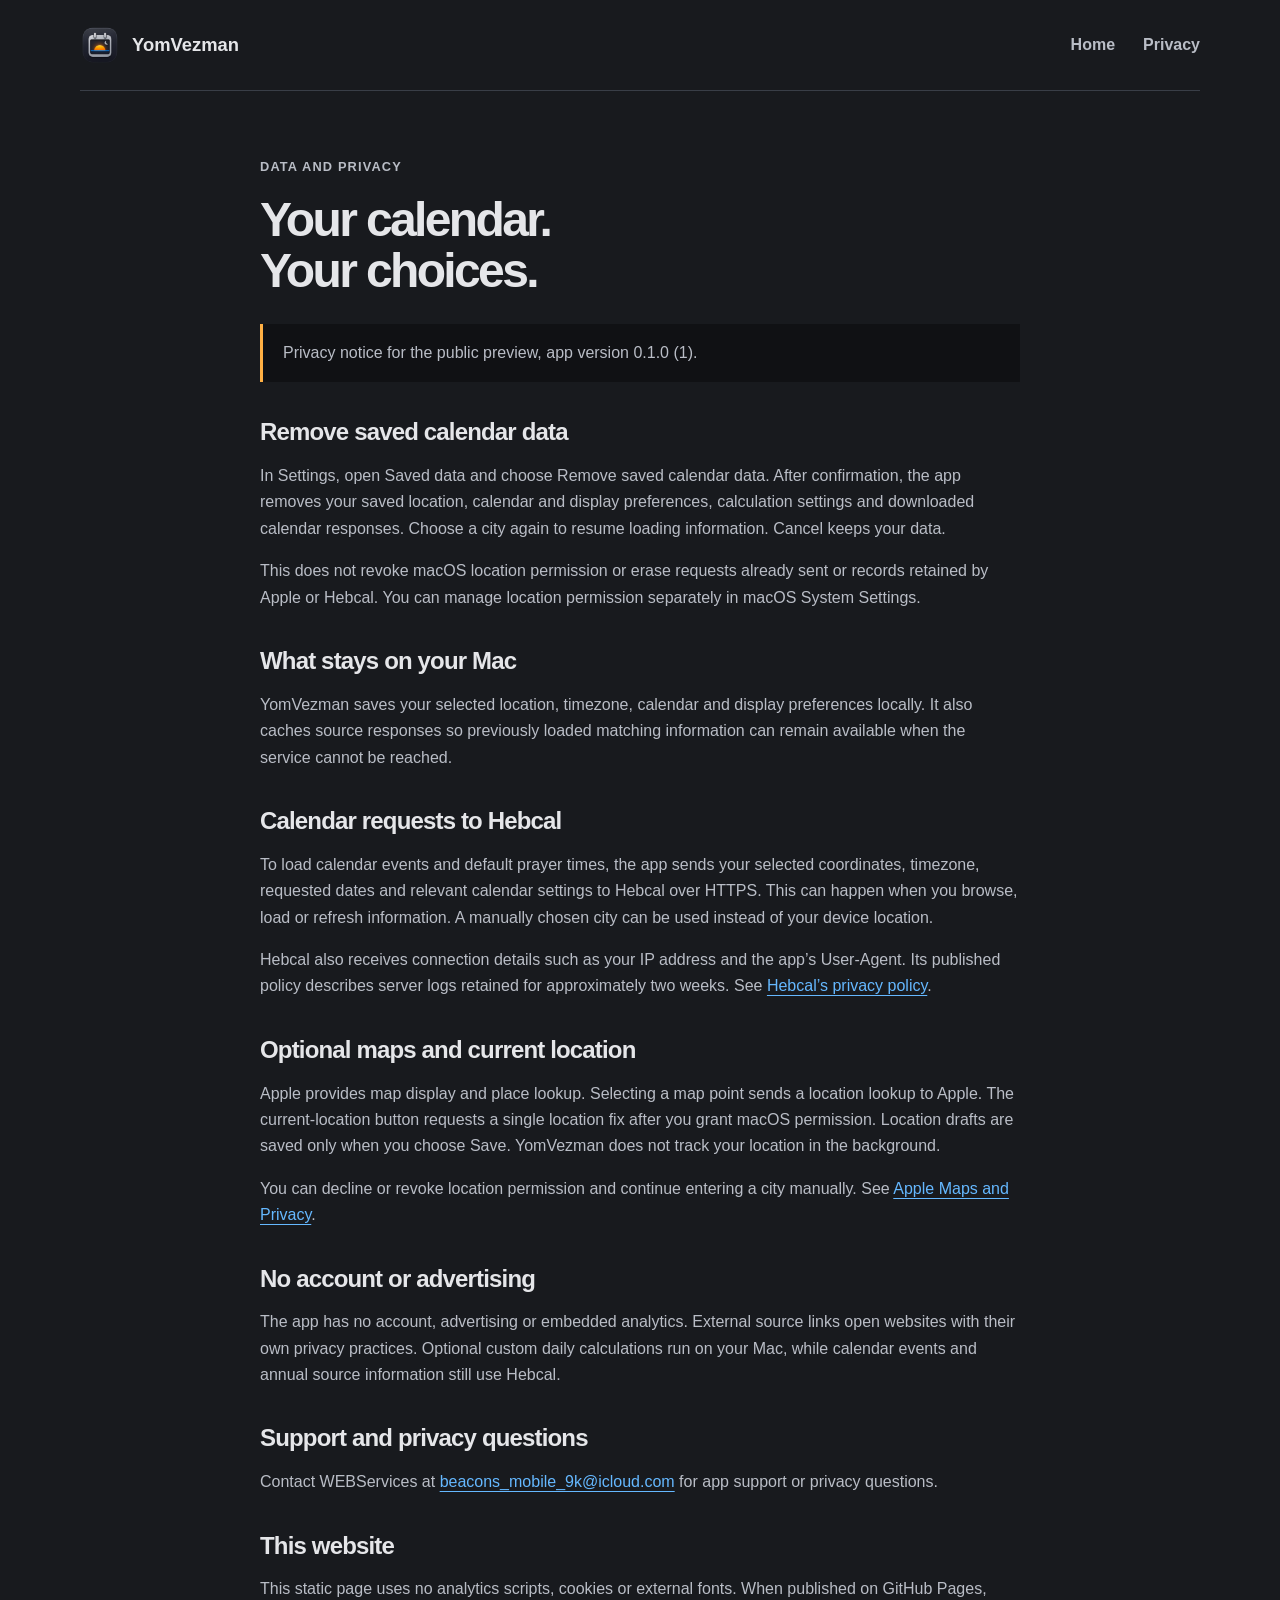
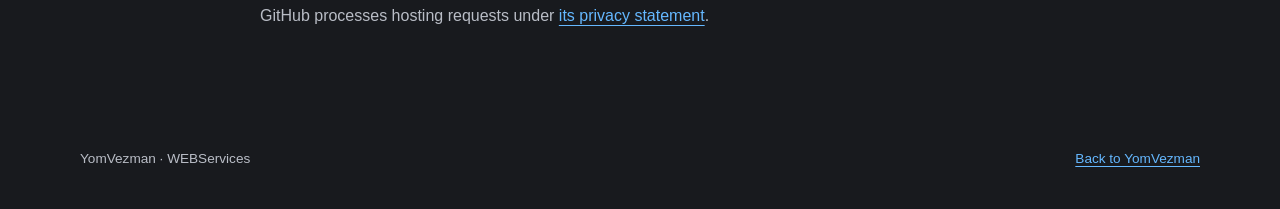
==== privacy.html @ 0cb39c67 "Publish YomVezman preview website and distribution README" ====
<!doctype html>
<html lang="en">
<head><meta charset="utf-8"><meta name="viewport" content="width=device-width, initial-scale=1"><meta name="description" content="How YomVezman uses selected locations, calendar preferences and online services."><title>Privacy — YomVezman</title><link rel="icon" type="image/png" href="assets/app-icon.png"><link rel="stylesheet" href="styles.css"></head>
<body>
<a class="skip" href="#main">Skip to content</a>
<header class="site-header wrap"><a class="brand" href="./"><img src="assets/app-icon.png" alt="" width="40" height="40">YomVezman</a><nav aria-label="Main navigation"><a href="./">Home</a><a href="privacy.html" aria-current="page">Privacy</a></nav></header>
<main id="main" class="wrap prose">
  <p class="eyebrow">Data and privacy</p><h1>Your calendar.<br>Your choices.</h1>
  <p class="notice">Privacy notice for the public preview, app version 0.1.0 (1).</p>
  <h2>Remove saved calendar data</h2><p>In Settings, open Saved data and choose Remove saved calendar data. After confirmation, the app removes your saved location, calendar and display preferences, calculation settings and downloaded calendar responses. Choose a city again to resume loading information. Cancel keeps your data. </p><p>This does not revoke macOS location permission or erase requests already sent or records retained by Apple or Hebcal. You can manage location permission separately in macOS System Settings.</p>
  <h2>What stays on your Mac</h2><p>YomVezman saves your selected location, timezone, calendar and display preferences locally. It also caches source responses so previously loaded matching information can remain available when the service cannot be reached.</p>
  <h2>Calendar requests to Hebcal</h2><p>To load calendar events and default prayer times, the app sends your selected coordinates, timezone, requested dates and relevant calendar settings to Hebcal over HTTPS. This can happen when you browse, load or refresh information. A manually chosen city can be used instead of your device location.</p><p>Hebcal also receives connection details such as your IP address and the app’s User-Agent. Its published policy describes server logs retained for approximately two weeks. See <a href="https://www.hebcal.com/home/privacy-policy">Hebcal’s privacy policy</a>.</p>
  <h2>Optional maps and current location</h2><p>Apple provides map display and place lookup. Selecting a map point sends a location lookup to Apple. The current-location button requests a single location fix after you grant macOS permission. Location drafts are saved only when you choose Save. YomVezman does not track your location in the background.</p><p>You can decline or revoke location permission and continue entering a city manually. See <a href="https://www.apple.com/legal/privacy/data/en/apple-maps/">Apple Maps and Privacy</a>.</p>
  <h2>No account or advertising</h2><p>The app has no account, advertising or embedded analytics. External source links open websites with their own privacy practices. Optional custom daily calculations run on your Mac, while calendar events and annual source information still use Hebcal.</p>
  <h2>Support and privacy questions</h2><p>Contact WEBServices at <a href="mailto:beacons_mobile_9k@icloud.com">beacons_mobile_9k@icloud.com</a> for app support or privacy questions.</p>
  <h2>This website</h2><p>This static page uses no analytics scripts, cookies or external fonts. When published on GitHub Pages, GitHub processes hosting requests under <a href="https://docs.github.com/en/site-policy/privacy-policies/github-general-privacy-statement">its privacy statement</a>.</p>
</main>
<footer class="wrap site-footer"><span>YomVezman · WEBServices</span><a href="./">Back to YomVezman</a></footer>
</body></html>
---- styles.css ----
:root{color-scheme:dark;--bg:#181a1e;--panel:#101114;--text:#e5e6e9;--muted:#b9bdc6;--line:#393e47;--blue:#65b8ff;--amber:#ffb044}
*{box-sizing:border-box}html{scroll-behavior:smooth;scroll-padding-top:2rem}body{margin:0;background:var(--bg);color:var(--text);font-family:-apple-system,BlinkMacSystemFont,"Segoe UI",sans-serif;line-height:1.65}a{color:var(--blue);text-underline-offset:.22em}a:hover{color:#a9d7ff}a:focus-visible{outline:3px solid var(--amber);outline-offset:6px;border-radius:3px}.wrap{width:min(1120px,calc(100% - 64px));margin-inline:auto}.skip{position:absolute;top:-100px;left:20px;padding:10px 16px;background:var(--panel);z-index:10}.skip:focus{top:12px}.site-header{display:flex;align-items:center;justify-content:space-between;padding-block:25px;border-bottom:1px solid var(--line);gap:24px}.brand{display:flex;align-items:center;gap:12px;font-size:1.15rem;font-weight:750;color:var(--text);text-decoration:none}.brand img{display:block}nav{display:flex;gap:28px}nav a{color:var(--muted);text-decoration:none;font-weight:600}.hero{display:grid;grid-template-columns:1.1fr 1fr;align-items:center;gap:30px;padding-block:90px 100px}.eyebrow{color:var(--amber);font-size:.8rem;font-weight:750;letter-spacing:.09em;text-transform:uppercase;margin:0 0 18px}h1{font-size:clamp(3rem,6vw,5.2rem);line-height:1.05;letter-spacing:-.055em;margin:0 0 28px;font-weight:750}h1 span{color:var(--blue)}.intro{font-size:1.15rem;max-width:34rem;color:var(--muted)}.hero-art img{display:block;width:100%;height:auto}.release-status{display:flex;align-items:center;gap:10px;font-weight:650;margin-top:32px}.status-dot{width:8px;height:8px;border-radius:50%;background:var(--amber);flex:none}.small{font-size:.85rem;color:var(--muted);margin-top:6px}.text-link{display:inline-block;margin-top:15px;font-weight:650}.feature-section{padding-block:56px 80px;border-top:1px solid var(--line)}h2{font-size:clamp(2rem,3.5vw,3rem);line-height:1.2;letter-spacing:-.035em;margin:0 0 36px}.features{display:grid;grid-template-columns:repeat(2,minmax(0,1fr));gap:38px 60px}.features article{border-top:1px solid var(--line);padding-top:22px}.number{font-size:.8rem;color:var(--blue);font-variant-numeric:tabular-nums;font-weight:700}h3{font-size:1.3rem;margin:10px 0 12px;letter-spacing:-.02em}.features p,.quiet-panel p,.prose p,.prose li{color:var(--muted)}.quiet-panel{display:grid;grid-template-columns:1fr 1fr;gap:48px;background:var(--panel);padding:44px;border:1px solid var(--line);border-radius:16px}.quiet-panel h2{margin-bottom:0}.quiet-panel p:first-child{margin-top:0}.quiet-panel .eyebrow{color:var(--amber)}.site-footer{display:flex;flex-wrap:wrap;gap:24px;justify-content:space-between;padding-block:38px;color:var(--muted);font-size:.85rem}.prose{max-width:760px;padding-block:65px}.prose h1{font-size:3rem}.prose h2{font-size:1.5rem;margin-top:36px;margin-bottom:14px}.notice{padding:16px 20px;border-left:3px solid var(--amber);background:var(--panel)}
@media(max-width:720px){.wrap{width:calc(100% - 36px)}.site-header{gap:12px;flex-wrap:wrap}nav{gap:16px;flex-wrap:wrap}.hero{grid-template-columns:1fr;padding-block:54px;gap:24px}.hero-art{grid-row:1;max-width:210px;margin-inline:auto}.hero-copy{text-align:left}h1{font-size:3.5rem}.features{grid-template-columns:1fr;gap:24px}.quiet-panel{grid-template-columns:1fr;padding:28px;gap:20px}.feature-section{padding-block:44px}.site-footer{gap:15px}.prose h1{font-size:2.5rem}}
@media(prefers-reduced-motion:reduce){html{scroll-behavior:auto}}
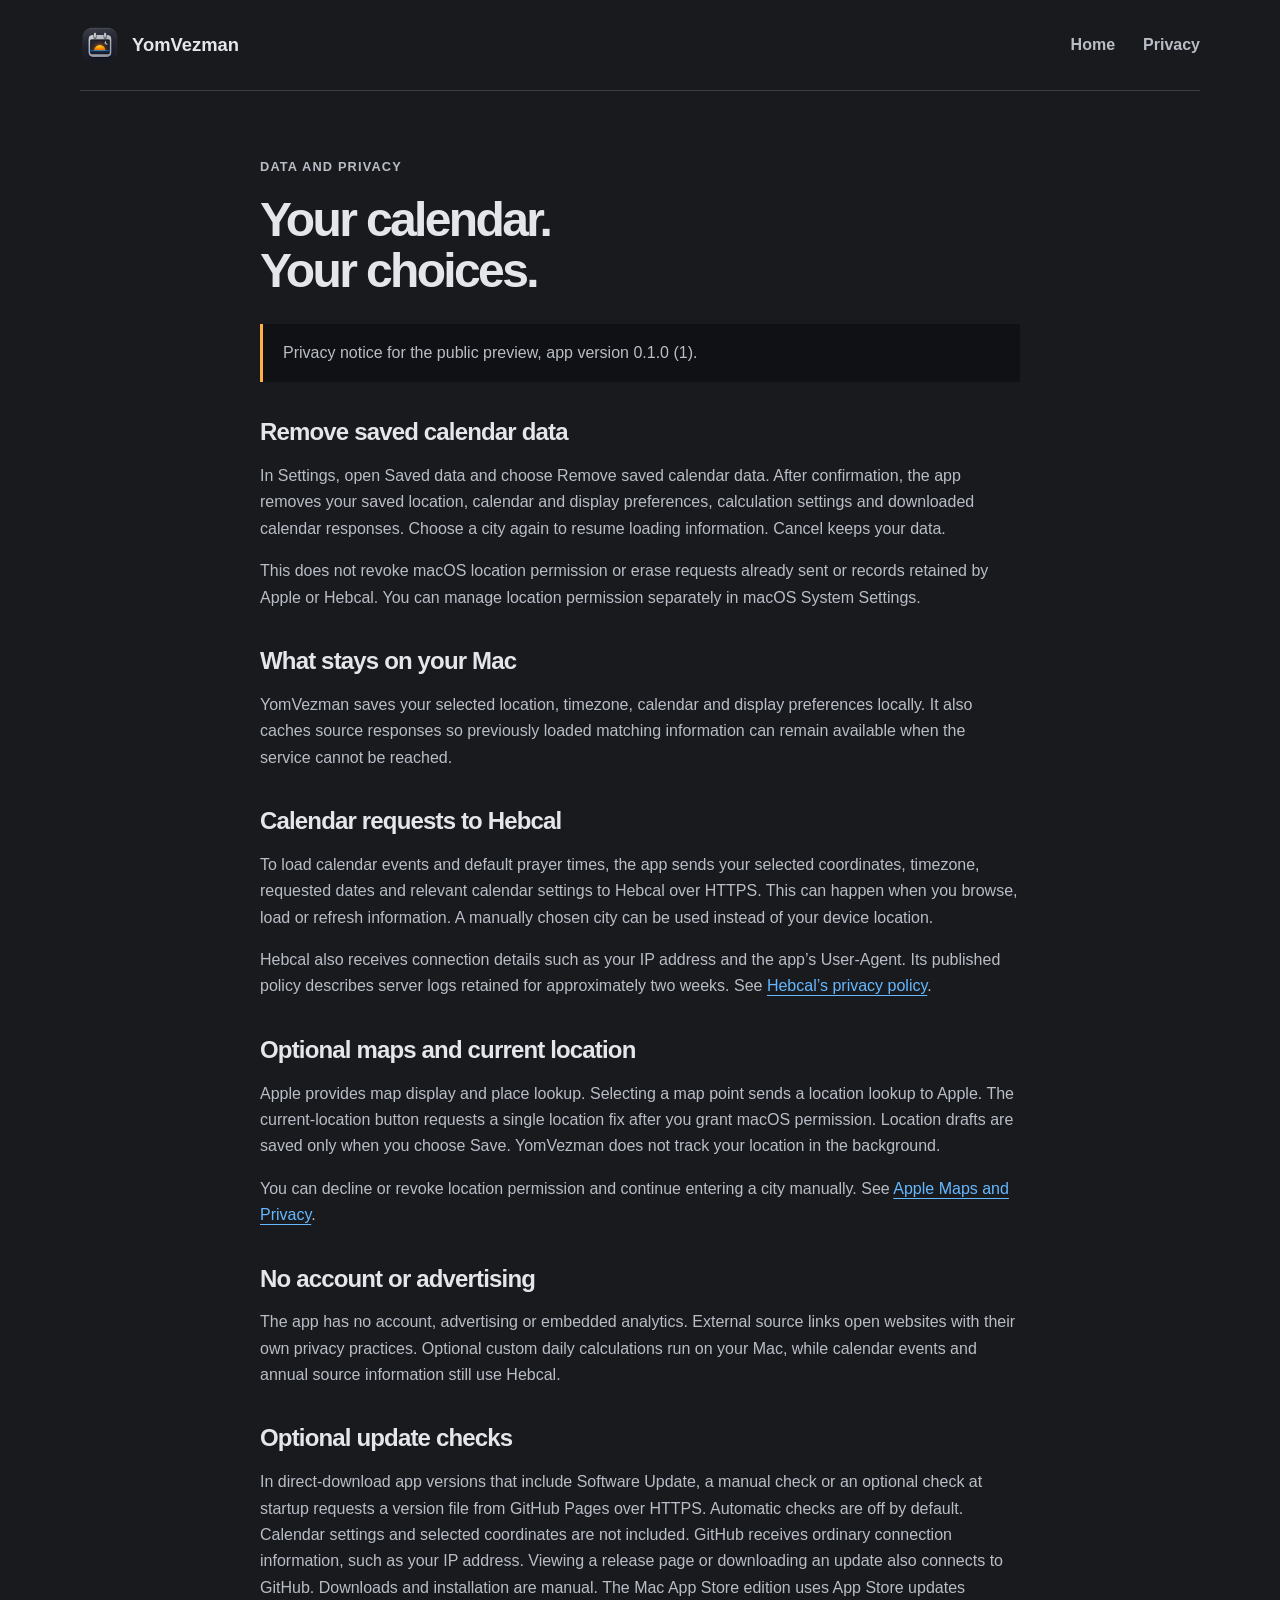
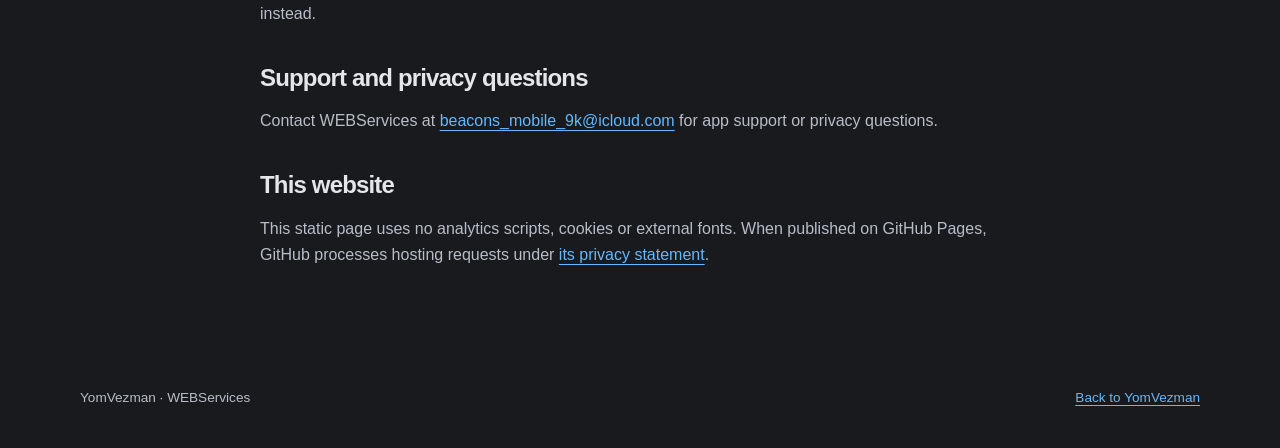
==== commit 873127bb: "Publish direct-update version feed and privacy disclosure" ====
--- a/privacy.html
+++ b/privacy.html
@@ -12,6 +12,7 @@
   <h2>Calendar requests to Hebcal</h2><p>To load calendar events and default prayer times, the app sends your selected coordinates, timezone, requested dates and relevant calendar settings to Hebcal over HTTPS. This can happen when you browse, load or refresh information. A manually chosen city can be used instead of your device location.</p><p>Hebcal also receives connection details such as your IP address and the app’s User-Agent. Its published policy describes server logs retained for approximately two weeks. See <a href="https://www.hebcal.com/home/privacy-policy">Hebcal’s privacy policy</a>.</p>
   <h2>Optional maps and current location</h2><p>Apple provides map display and place lookup. Selecting a map point sends a location lookup to Apple. The current-location button requests a single location fix after you grant macOS permission. Location drafts are saved only when you choose Save. YomVezman does not track your location in the background.</p><p>You can decline or revoke location permission and continue entering a city manually. See <a href="https://www.apple.com/legal/privacy/data/en/apple-maps/">Apple Maps and Privacy</a>.</p>
   <h2>No account or advertising</h2><p>The app has no account, advertising or embedded analytics. External source links open websites with their own privacy practices. Optional custom daily calculations run on your Mac, while calendar events and annual source information still use Hebcal.</p>
+  <h2>Optional update checks</h2><p>In direct-download app versions that include Software Update, a manual check or an optional check at startup requests a version file from GitHub Pages over HTTPS. Automatic checks are off by default. Calendar settings and selected coordinates are not included. GitHub receives ordinary connection information, such as your IP address. Viewing a release page or downloading an update also connects to GitHub. Downloads and installation are manual. The Mac App Store edition uses App Store updates instead.</p>
   <h2>Support and privacy questions</h2><p>Contact WEBServices at <a href="mailto:beacons_mobile_9k@icloud.com">beacons_mobile_9k@icloud.com</a> for app support or privacy questions.</p>
   <h2>This website</h2><p>This static page uses no analytics scripts, cookies or external fonts. When published on GitHub Pages, GitHub processes hosting requests under <a href="https://docs.github.com/en/site-policy/privacy-policies/github-general-privacy-statement">its privacy statement</a>.</p>
 </main>
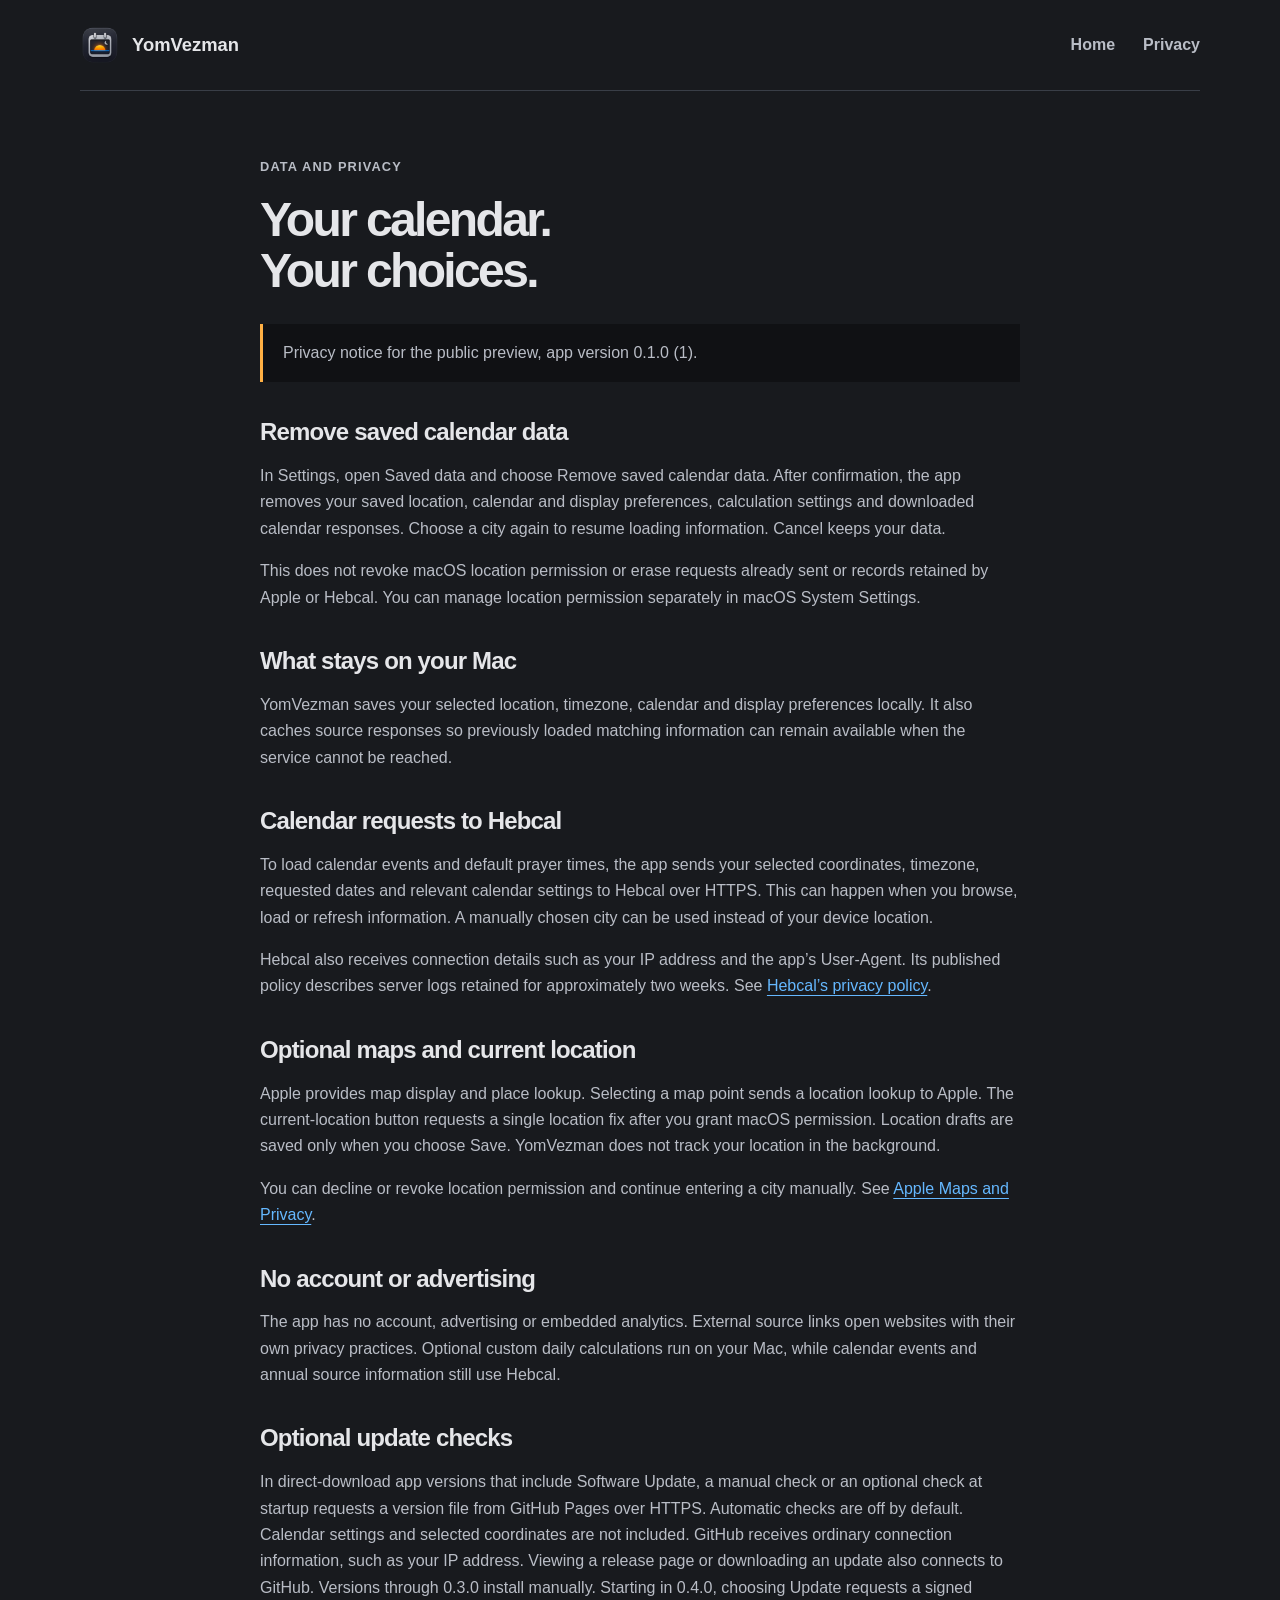
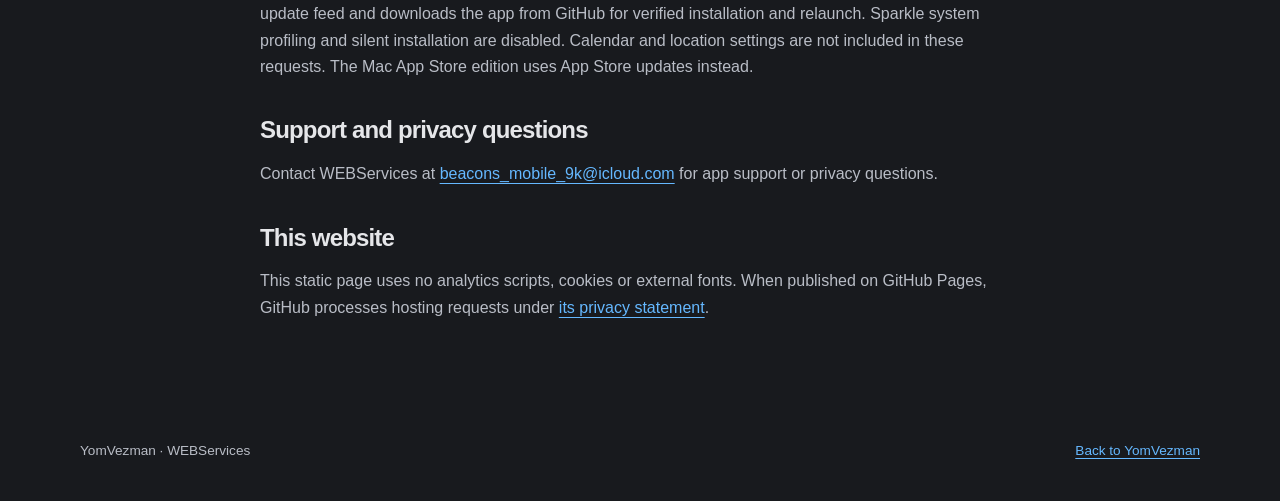
==== commit d3877be5: "Publish 0.4.0 installer preview and signed update feed" ====
--- a/privacy.html
+++ b/privacy.html
@@ -12,7 +12,7 @@
   <h2>Calendar requests to Hebcal</h2><p>To load calendar events and default prayer times, the app sends your selected coordinates, timezone, requested dates and relevant calendar settings to Hebcal over HTTPS. This can happen when you browse, load or refresh information. A manually chosen city can be used instead of your device location.</p><p>Hebcal also receives connection details such as your IP address and the app’s User-Agent. Its published policy describes server logs retained for approximately two weeks. See <a href="https://www.hebcal.com/home/privacy-policy">Hebcal’s privacy policy</a>.</p>
   <h2>Optional maps and current location</h2><p>Apple provides map display and place lookup. Selecting a map point sends a location lookup to Apple. The current-location button requests a single location fix after you grant macOS permission. Location drafts are saved only when you choose Save. YomVezman does not track your location in the background.</p><p>You can decline or revoke location permission and continue entering a city manually. See <a href="https://www.apple.com/legal/privacy/data/en/apple-maps/">Apple Maps and Privacy</a>.</p>
   <h2>No account or advertising</h2><p>The app has no account, advertising or embedded analytics. External source links open websites with their own privacy practices. Optional custom daily calculations run on your Mac, while calendar events and annual source information still use Hebcal.</p>
-  <h2>Optional update checks</h2><p>In direct-download app versions that include Software Update, a manual check or an optional check at startup requests a version file from GitHub Pages over HTTPS. Automatic checks are off by default. Calendar settings and selected coordinates are not included. GitHub receives ordinary connection information, such as your IP address. Viewing a release page or downloading an update also connects to GitHub. Downloads and installation are manual. The Mac App Store edition uses App Store updates instead.</p>
+  <h2>Optional update checks</h2><p>In direct-download app versions that include Software Update, a manual check or an optional check at startup requests a version file from GitHub Pages over HTTPS. Automatic checks are off by default. Calendar settings and selected coordinates are not included. GitHub receives ordinary connection information, such as your IP address. Viewing a release page or downloading an update also connects to GitHub. Versions through 0.3.0 install manually. Starting in 0.4.0, choosing Update requests a signed update feed and downloads the app from GitHub for verified installation and relaunch. Sparkle system profiling and silent installation are disabled. Calendar and location settings are not included in these requests. The Mac App Store edition uses App Store updates instead.</p>
   <h2>Support and privacy questions</h2><p>Contact WEBServices at <a href="mailto:beacons_mobile_9k@icloud.com">beacons_mobile_9k@icloud.com</a> for app support or privacy questions.</p>
   <h2>This website</h2><p>This static page uses no analytics scripts, cookies or external fonts. When published on GitHub Pages, GitHub processes hosting requests under <a href="https://docs.github.com/en/site-policy/privacy-policies/github-general-privacy-statement">its privacy statement</a>.</p>
 </main>
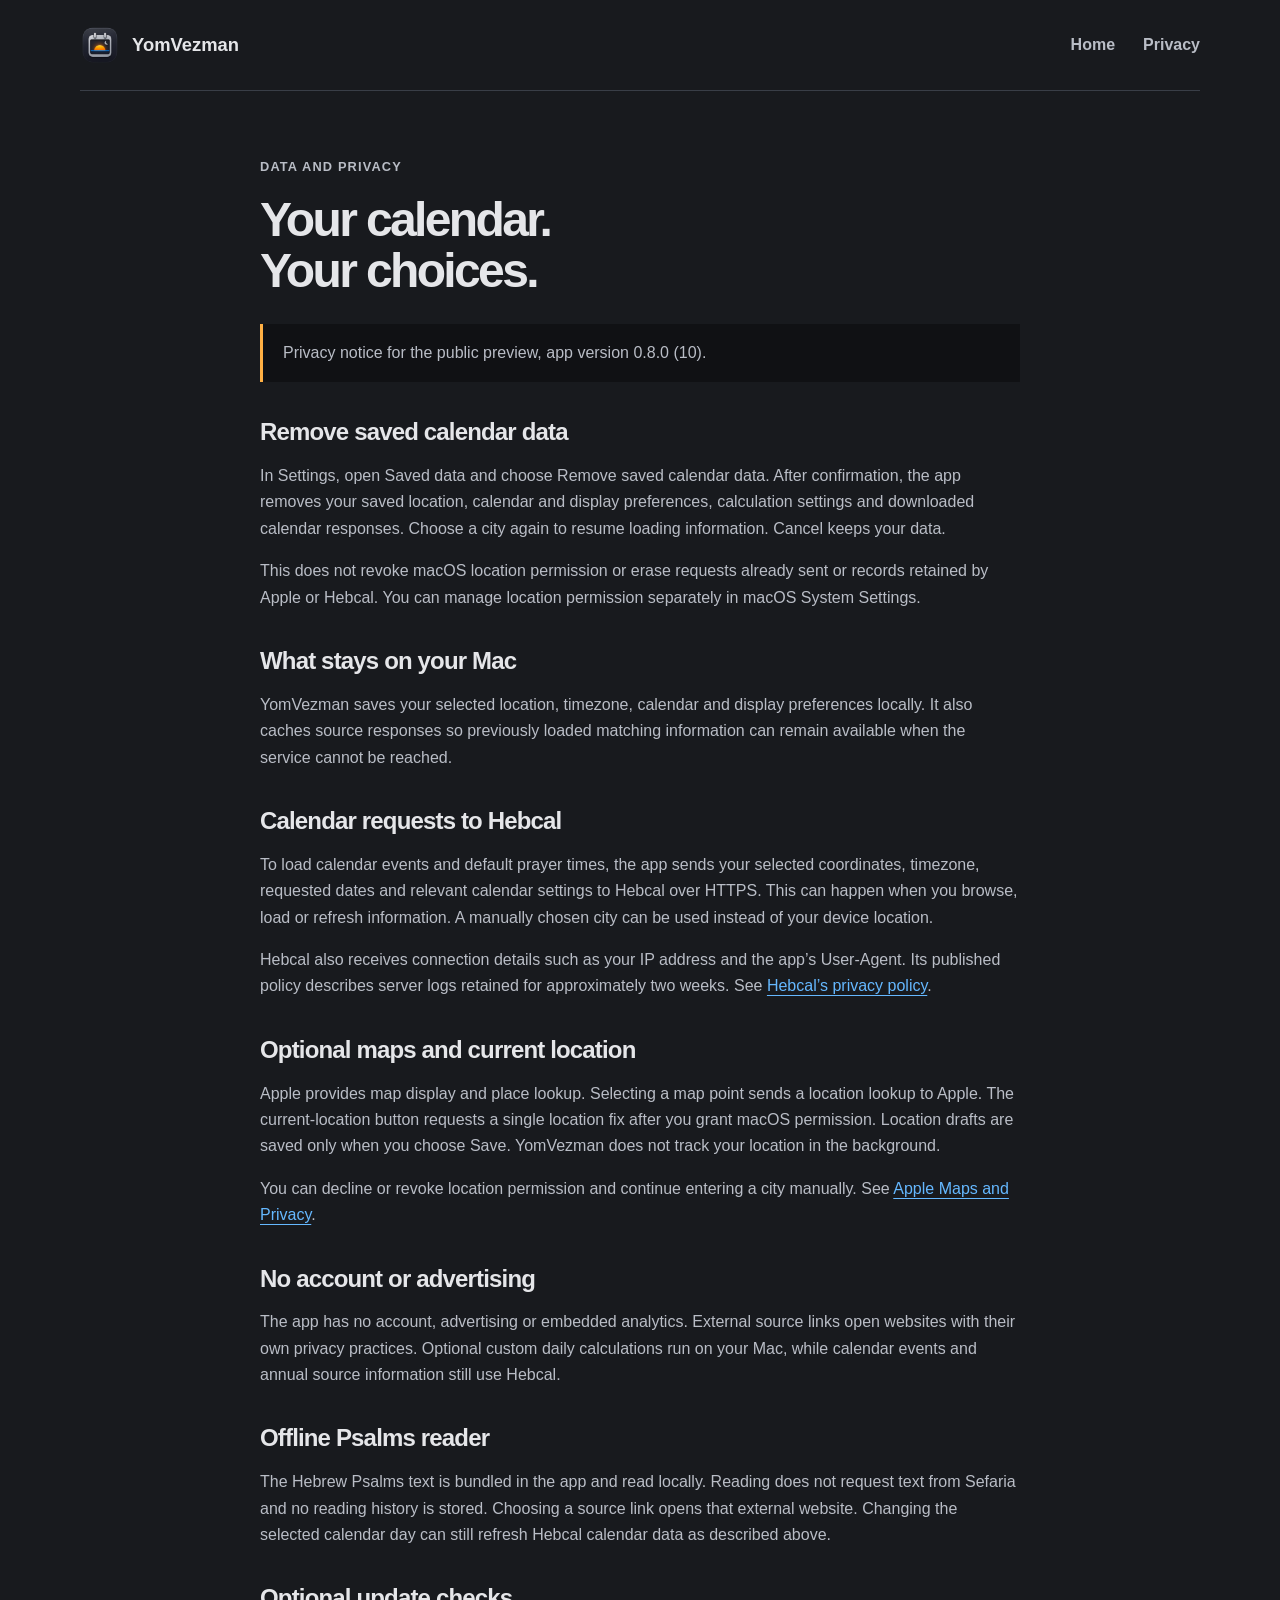
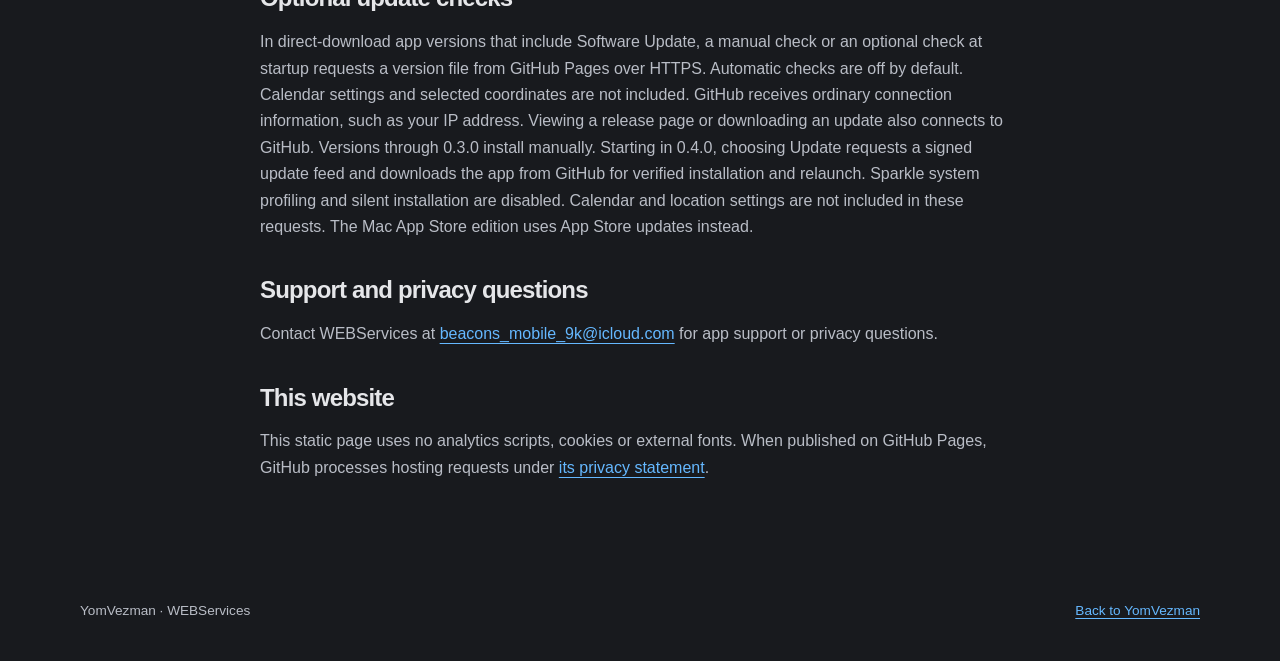
==== commit 72af0155: "Publish 0.8.0 feature-freeze preview with offline Psalms" ====
--- a/privacy.html
+++ b/privacy.html
@@ -6,12 +6,13 @@
 <header class="site-header wrap"><a class="brand" href="./"><img src="assets/app-icon.png" alt="" width="40" height="40">YomVezman</a><nav aria-label="Main navigation"><a href="./">Home</a><a href="privacy.html" aria-current="page">Privacy</a></nav></header>
 <main id="main" class="wrap prose">
   <p class="eyebrow">Data and privacy</p><h1>Your calendar.<br>Your choices.</h1>
-  <p class="notice">Privacy notice for the public preview, app version 0.1.0 (1).</p>
+  <p class="notice">Privacy notice for the public preview, app version 0.8.0 (10).</p>
   <h2>Remove saved calendar data</h2><p>In Settings, open Saved data and choose Remove saved calendar data. After confirmation, the app removes your saved location, calendar and display preferences, calculation settings and downloaded calendar responses. Choose a city again to resume loading information. Cancel keeps your data. </p><p>This does not revoke macOS location permission or erase requests already sent or records retained by Apple or Hebcal. You can manage location permission separately in macOS System Settings.</p>
   <h2>What stays on your Mac</h2><p>YomVezman saves your selected location, timezone, calendar and display preferences locally. It also caches source responses so previously loaded matching information can remain available when the service cannot be reached.</p>
   <h2>Calendar requests to Hebcal</h2><p>To load calendar events and default prayer times, the app sends your selected coordinates, timezone, requested dates and relevant calendar settings to Hebcal over HTTPS. This can happen when you browse, load or refresh information. A manually chosen city can be used instead of your device location.</p><p>Hebcal also receives connection details such as your IP address and the app’s User-Agent. Its published policy describes server logs retained for approximately two weeks. See <a href="https://www.hebcal.com/home/privacy-policy">Hebcal’s privacy policy</a>.</p>
   <h2>Optional maps and current location</h2><p>Apple provides map display and place lookup. Selecting a map point sends a location lookup to Apple. The current-location button requests a single location fix after you grant macOS permission. Location drafts are saved only when you choose Save. YomVezman does not track your location in the background.</p><p>You can decline or revoke location permission and continue entering a city manually. See <a href="https://www.apple.com/legal/privacy/data/en/apple-maps/">Apple Maps and Privacy</a>.</p>
   <h2>No account or advertising</h2><p>The app has no account, advertising or embedded analytics. External source links open websites with their own privacy practices. Optional custom daily calculations run on your Mac, while calendar events and annual source information still use Hebcal.</p>
+  <h2>Offline Psalms reader</h2><p>The Hebrew Psalms text is bundled in the app and read locally. Reading does not request text from Sefaria and no reading history is stored. Choosing a source link opens that external website. Changing the selected calendar day can still refresh Hebcal calendar data as described above.</p>
   <h2>Optional update checks</h2><p>In direct-download app versions that include Software Update, a manual check or an optional check at startup requests a version file from GitHub Pages over HTTPS. Automatic checks are off by default. Calendar settings and selected coordinates are not included. GitHub receives ordinary connection information, such as your IP address. Viewing a release page or downloading an update also connects to GitHub. Versions through 0.3.0 install manually. Starting in 0.4.0, choosing Update requests a signed update feed and downloads the app from GitHub for verified installation and relaunch. Sparkle system profiling and silent installation are disabled. Calendar and location settings are not included in these requests. The Mac App Store edition uses App Store updates instead.</p>
   <h2>Support and privacy questions</h2><p>Contact WEBServices at <a href="mailto:beacons_mobile_9k@icloud.com">beacons_mobile_9k@icloud.com</a> for app support or privacy questions.</p>
   <h2>This website</h2><p>This static page uses no analytics scripts, cookies or external fonts. When published on GitHub Pages, GitHub processes hosting requests under <a href="https://docs.github.com/en/site-policy/privacy-policies/github-general-privacy-statement">its privacy statement</a>.</p>
--- a/styles.css
+++ b/styles.css
@@ -1,4 +1,20 @@
 :root{color-scheme:dark;--bg:#181a1e;--panel:#101114;--text:#e5e6e9;--muted:#b9bdc6;--line:#393e47;--blue:#65b8ff;--amber:#ffb044}
-*{box-sizing:border-box}html{scroll-behavior:smooth;scroll-padding-top:2rem}body{margin:0;background:var(--bg);color:var(--text);font-family:-apple-system,BlinkMacSystemFont,"Segoe UI",sans-serif;line-height:1.65}a{color:var(--blue);text-underline-offset:.22em}a:hover{color:#a9d7ff}a:focus-visible{outline:3px solid var(--amber);outline-offset:6px;border-radius:3px}.wrap{width:min(1120px,calc(100% - 64px));margin-inline:auto}.skip{position:absolute;top:-100px;left:20px;padding:10px 16px;background:var(--panel);z-index:10}.skip:focus{top:12px}.site-header{display:flex;align-items:center;justify-content:space-between;padding-block:25px;border-bottom:1px solid var(--line);gap:24px}.brand{display:flex;align-items:center;gap:12px;font-size:1.15rem;font-weight:750;color:var(--text);text-decoration:none}.brand img{display:block}nav{display:flex;gap:28px}nav a{color:var(--muted);text-decoration:none;font-weight:600}.hero{display:grid;grid-template-columns:1.1fr 1fr;align-items:center;gap:30px;padding-block:90px 100px}.eyebrow{color:var(--amber);font-size:.8rem;font-weight:750;letter-spacing:.09em;text-transform:uppercase;margin:0 0 18px}h1{font-size:clamp(3rem,6vw,5.2rem);line-height:1.05;letter-spacing:-.055em;margin:0 0 28px;font-weight:750}h1 span{color:var(--blue)}.intro{font-size:1.15rem;max-width:34rem;color:var(--muted)}.hero-art img{display:block;width:100%;height:auto}.release-status{display:flex;align-items:center;gap:10px;font-weight:650;margin-top:32px}.status-dot{width:8px;height:8px;border-radius:50%;background:var(--amber);flex:none}.small{font-size:.85rem;color:var(--muted);margin-top:6px}.text-link{display:inline-block;margin-top:15px;font-weight:650}.feature-section{padding-block:56px 80px;border-top:1px solid var(--line)}h2{font-size:clamp(2rem,3.5vw,3rem);line-height:1.2;letter-spacing:-.035em;margin:0 0 36px}.features{display:grid;grid-template-columns:repeat(2,minmax(0,1fr));gap:38px 60px}.features article{border-top:1px solid var(--line);padding-top:22px}.number{font-size:.8rem;color:var(--blue);font-variant-numeric:tabular-nums;font-weight:700}h3{font-size:1.3rem;margin:10px 0 12px;letter-spacing:-.02em}.features p,.quiet-panel p,.prose p,.prose li{color:var(--muted)}.quiet-panel{display:grid;grid-template-columns:1fr 1fr;gap:48px;background:var(--panel);padding:44px;border:1px solid var(--line);border-radius:16px}.quiet-panel h2{margin-bottom:0}.quiet-panel p:first-child{margin-top:0}.quiet-panel .eyebrow{color:var(--amber)}.site-footer{display:flex;flex-wrap:wrap;gap:24px;justify-content:space-between;padding-block:38px;color:var(--muted);font-size:.85rem}.prose{max-width:760px;padding-block:65px}.prose h1{font-size:3rem}.prose h2{font-size:1.5rem;margin-top:36px;margin-bottom:14px}.notice{padding:16px 20px;border-left:3px solid var(--amber);background:var(--panel)}
-@media(max-width:720px){.wrap{width:calc(100% - 36px)}.site-header{gap:12px;flex-wrap:wrap}nav{gap:16px;flex-wrap:wrap}.hero{grid-template-columns:1fr;padding-block:54px;gap:24px}.hero-art{grid-row:1;max-width:210px;margin-inline:auto}.hero-copy{text-align:left}h1{font-size:3.5rem}.features{grid-template-columns:1fr;gap:24px}.quiet-panel{grid-template-columns:1fr;padding:28px;gap:20px}.feature-section{padding-block:44px}.site-footer{gap:15px}.prose h1{font-size:2.5rem}}
+*{box-sizing:border-box}html{scroll-behavior:smooth;scroll-padding-top:2rem}body{margin:0;background:var(--bg);color:var(--text);font-family:-apple-system,BlinkMacSystemFont,"Segoe UI",sans-serif;line-height:1.65}a{color:var(--blue);text-underline-offset:.22em}a:hover{color:#a9d7ff}a:focus-visible{outline:3px solid var(--amber);outline-offset:6px;border-radius:3px}.wrap{width:min(1120px,calc(100% - 64px));margin-inline:auto}.skip{position:absolute;top:-100px;left:20px;padding:10px 16px;background:var(--panel);z-index:10}.skip:focus{top:12px}.site-header{display:flex;align-items:center;justify-content:space-between;padding-block:25px;border-bottom:1px solid var(--line);gap:24px}.brand{display:flex;align-items:center;gap:12px;font-size:1.15rem;font-weight:750;color:var(--text);text-decoration:none}.brand img{display:block}nav{display:flex;gap:28px}nav a{color:var(--muted);text-decoration:none;font-weight:600}.hero{display:grid;grid-template-columns:.85fr 1.3fr;align-items:center;gap:30px;padding-block:90px 100px}.eyebrow{color:var(--amber);font-size:.8rem;font-weight:750;letter-spacing:.09em;text-transform:uppercase;margin:0 0 18px}h1{font-size:clamp(3rem,4.5vw,4.3rem);line-height:1.05;letter-spacing:-.055em;margin:0 0 28px;font-weight:750}h1 span{color:var(--blue)}.intro{font-size:1.15rem;max-width:34rem;color:var(--muted)}.hero-art img{display:block;width:100%;height:auto}.release-status{display:flex;align-items:center;gap:10px;font-weight:650;margin-top:32px}.status-dot{width:8px;height:8px;border-radius:50%;background:var(--amber);flex:none}.small{font-size:.85rem;color:var(--muted);margin-top:6px}.text-link{display:inline-block;margin-top:15px;font-weight:650}.feature-section{padding-block:56px 80px;border-top:1px solid var(--line)}h2{font-size:clamp(2rem,3.5vw,3rem);line-height:1.2;letter-spacing:-.035em;margin:0 0 36px}.features{display:grid;grid-template-columns:repeat(2,minmax(0,1fr));gap:38px 60px}.features article{border-top:1px solid var(--line);padding-top:22px}.number{font-size:.8rem;color:var(--blue);font-variant-numeric:tabular-nums;font-weight:700}h3{font-size:1.3rem;margin:10px 0 12px;letter-spacing:-.02em}.features p,.quiet-panel p,.prose p,.prose li{color:var(--muted)}.quiet-panel{display:grid;grid-template-columns:1fr 1fr;gap:48px;background:var(--panel);padding:44px;border:1px solid var(--line);border-radius:16px}.quiet-panel h2{margin-bottom:0}.quiet-panel p:first-child{margin-top:0}.quiet-panel .eyebrow{color:var(--amber)}.site-footer{display:flex;flex-wrap:wrap;gap:24px;justify-content:space-between;padding-block:38px;color:var(--muted);font-size:.85rem}.prose{max-width:760px;padding-block:65px}.prose h1{font-size:3rem}.prose h2{font-size:1.5rem;margin-top:36px;margin-bottom:14px}.notice{padding:16px 20px;border-left:3px solid var(--amber);background:var(--panel)}
+@media(max-width:720px){.wrap{width:calc(100% - 36px)}.site-header{gap:12px;flex-wrap:wrap}nav{gap:16px;flex-wrap:wrap}.hero{grid-template-columns:1fr;padding-block:54px;gap:24px}.hero-art{grid-row:auto;max-width:none;margin:0}.hero-copy{text-align:left}h1{font-size:3.5rem}.features{grid-template-columns:1fr;gap:24px}.quiet-panel{grid-template-columns:1fr;padding:28px;gap:20px}.feature-section{padding-block:44px}.site-footer{gap:15px}.prose h1{font-size:2.5rem}}
 @media(prefers-reduced-motion:reduce){html{scroll-behavior:auto}}
+
+.hero-actions{display:flex;align-items:center;gap:18px;flex-wrap:wrap;margin-top:24px}
+.download-button,.support-button{display:inline-flex;align-items:center;justify-content:center;gap:8px;min-height:48px;text-decoration:none;font-weight:650;border-radius:12px}
+.download-button{padding:13px 20px;background:var(--blue);color:#101114}
+.download-button:hover{background:#a9d7ff;color:#101114}
+.support-button{padding:13px 17px;border:1px solid #343944;color:#d9dde5;transition:border-color .18s ease,color .18s ease,transform .18s ease}
+.support-button:hover{border-color:#596273;color:white;transform:translateY(-1px)}
+.support-button svg{width:17px;height:17px;flex:none}
+@media(prefers-reduced-motion:reduce){.support-button{transition:none}.support-button:hover{transform:none}}
+
+.hero-icon{display:block;width:128px;height:128px;margin-bottom:24px}
+.hero-art{min-width:0;margin:0}
+.product-screenshot{display:block;overflow:hidden;border:1px solid var(--line);border-radius:14px;box-shadow:0 24px 70px rgba(0,0,0,.45)}
+.product-screenshot img{display:block;width:100%;height:auto}
+.screenshot-caption{margin-top:14px;text-align:center;color:var(--muted);font-size:.8rem;line-height:1.5}
+@media(max-width:980px){.hero{grid-template-columns:1fr}.hero-art{width:100%}.hero-icon{width:96px;height:96px}}
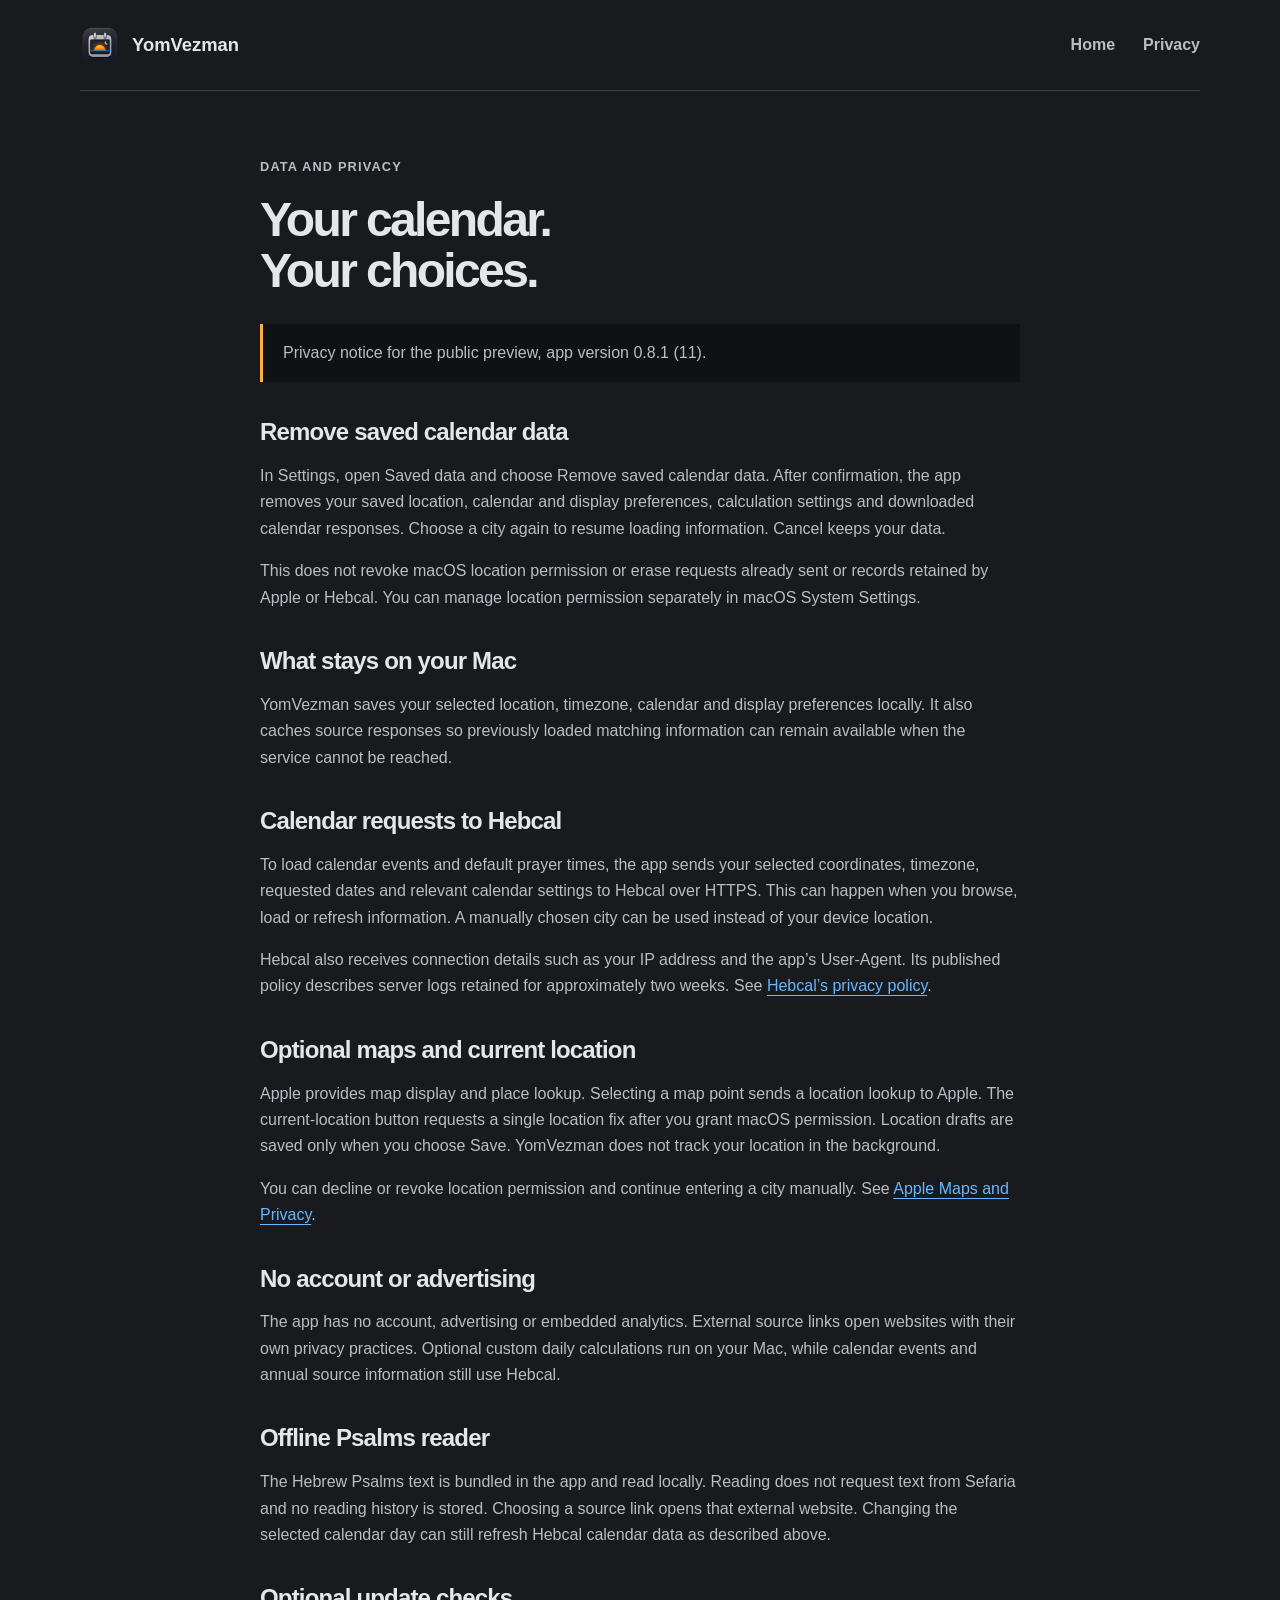
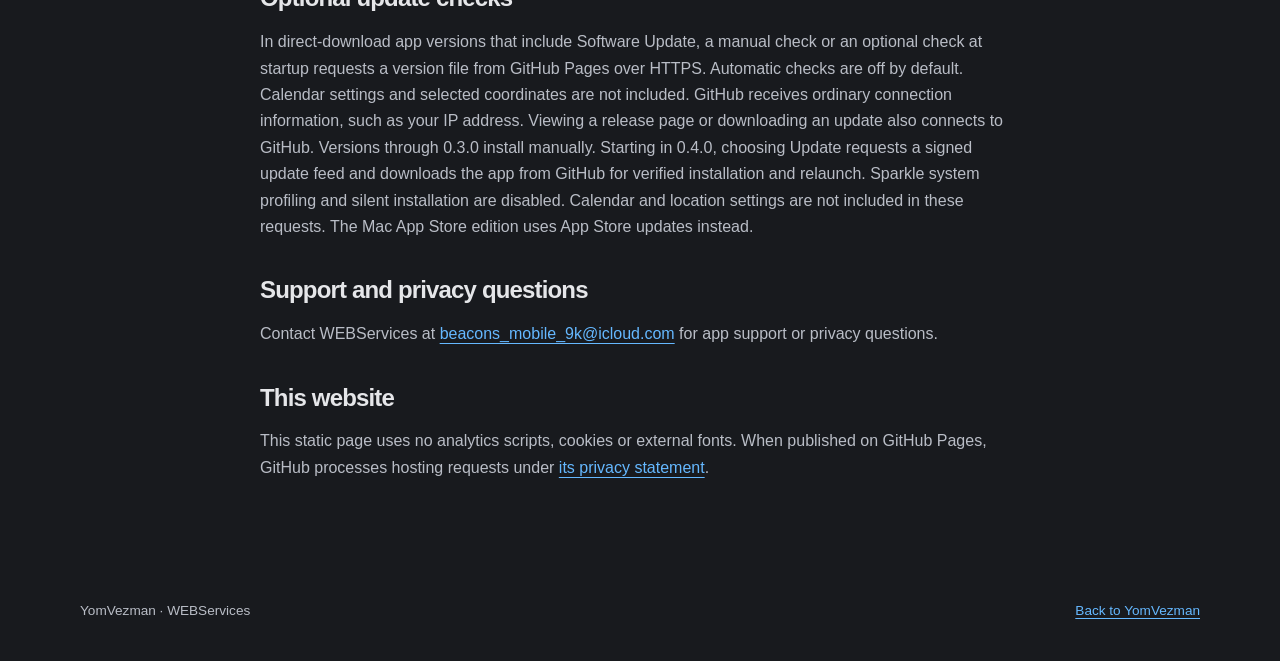
==== commit c0c3f798: "Publish YomVezman 0.8.1 bounded-download preview" ====
--- a/privacy.html
+++ b/privacy.html
@@ -6,7 +6,7 @@
 <header class="site-header wrap"><a class="brand" href="./"><img src="assets/app-icon.png" alt="" width="40" height="40">YomVezman</a><nav aria-label="Main navigation"><a href="./">Home</a><a href="privacy.html" aria-current="page">Privacy</a></nav></header>
 <main id="main" class="wrap prose">
   <p class="eyebrow">Data and privacy</p><h1>Your calendar.<br>Your choices.</h1>
-  <p class="notice">Privacy notice for the public preview, app version 0.8.0 (10).</p>
+  <p class="notice">Privacy notice for the public preview, app version 0.8.1 (11).</p>
   <h2>Remove saved calendar data</h2><p>In Settings, open Saved data and choose Remove saved calendar data. After confirmation, the app removes your saved location, calendar and display preferences, calculation settings and downloaded calendar responses. Choose a city again to resume loading information. Cancel keeps your data. </p><p>This does not revoke macOS location permission or erase requests already sent or records retained by Apple or Hebcal. You can manage location permission separately in macOS System Settings.</p>
   <h2>What stays on your Mac</h2><p>YomVezman saves your selected location, timezone, calendar and display preferences locally. It also caches source responses so previously loaded matching information can remain available when the service cannot be reached.</p>
   <h2>Calendar requests to Hebcal</h2><p>To load calendar events and default prayer times, the app sends your selected coordinates, timezone, requested dates and relevant calendar settings to Hebcal over HTTPS. This can happen when you browse, load or refresh information. A manually chosen city can be used instead of your device location.</p><p>Hebcal also receives connection details such as your IP address and the app’s User-Agent. Its published policy describes server logs retained for approximately two weeks. See <a href="https://www.hebcal.com/home/privacy-policy">Hebcal’s privacy policy</a>.</p>
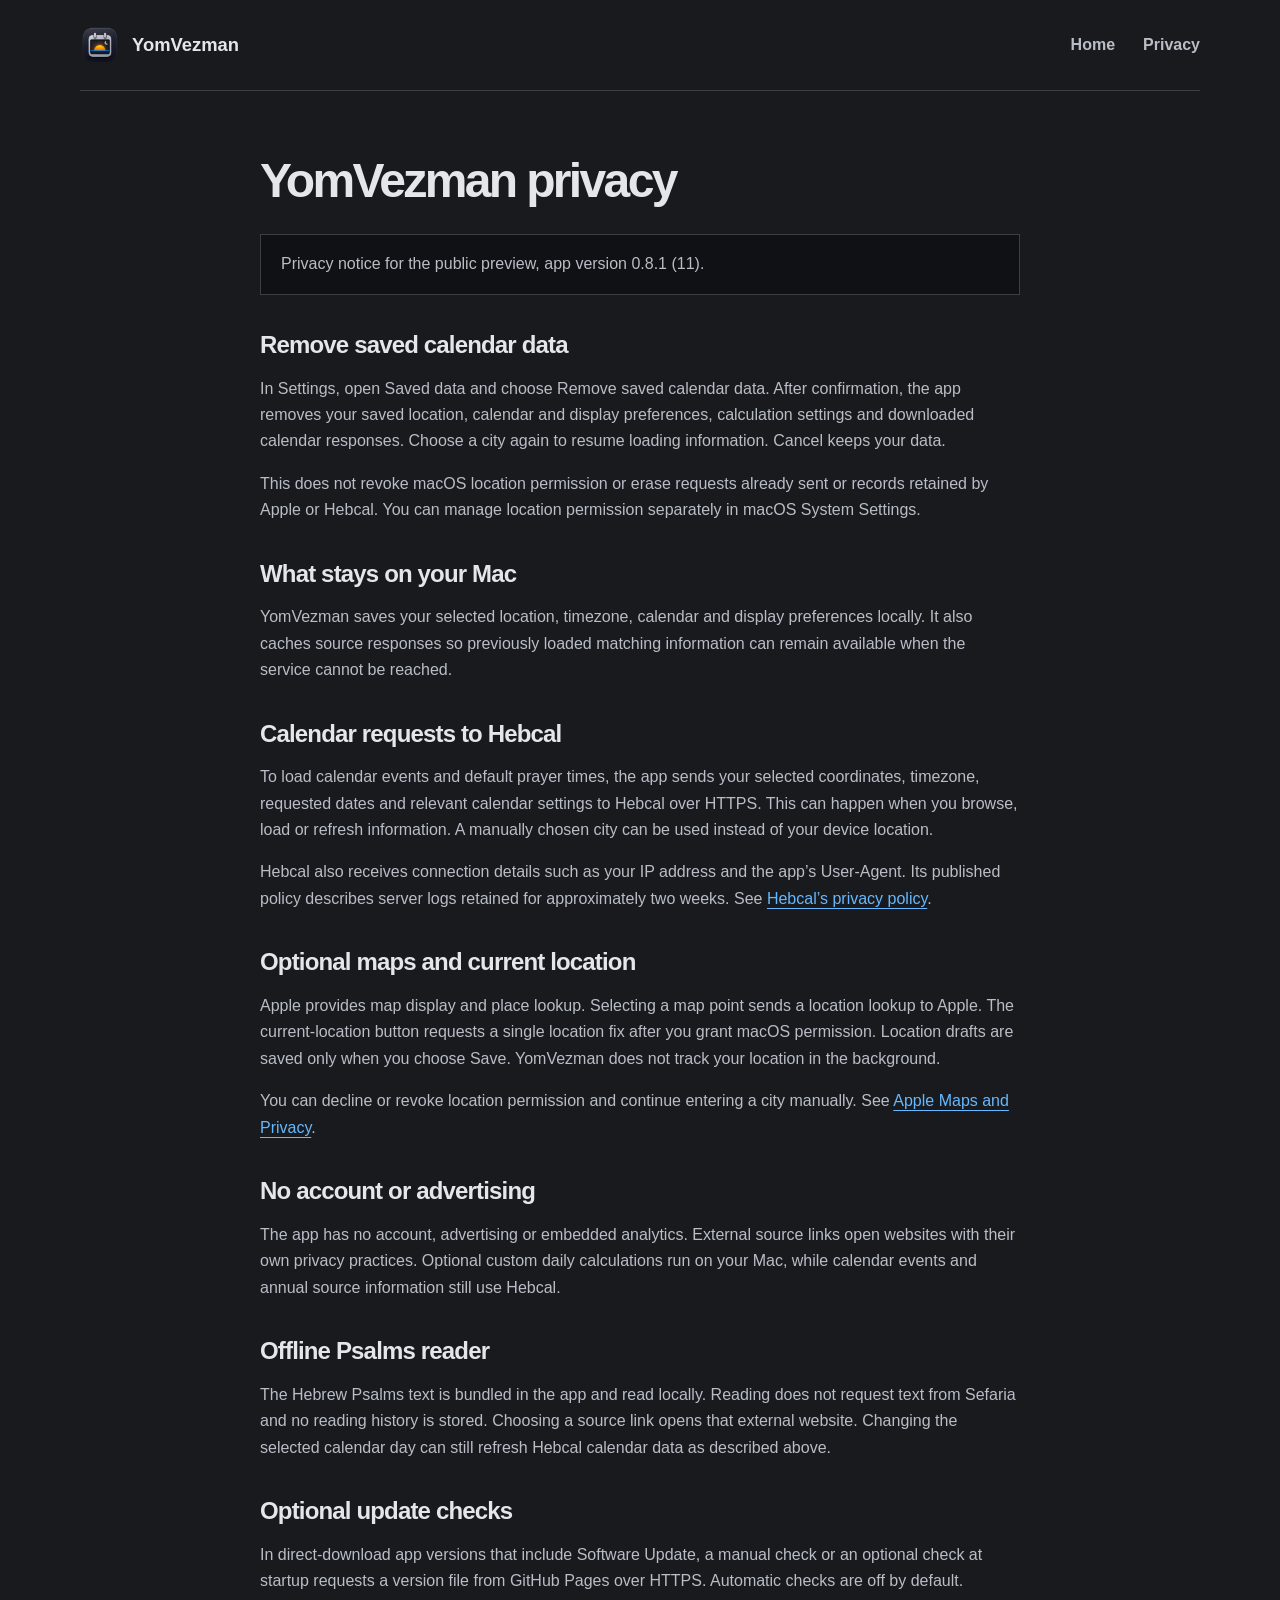
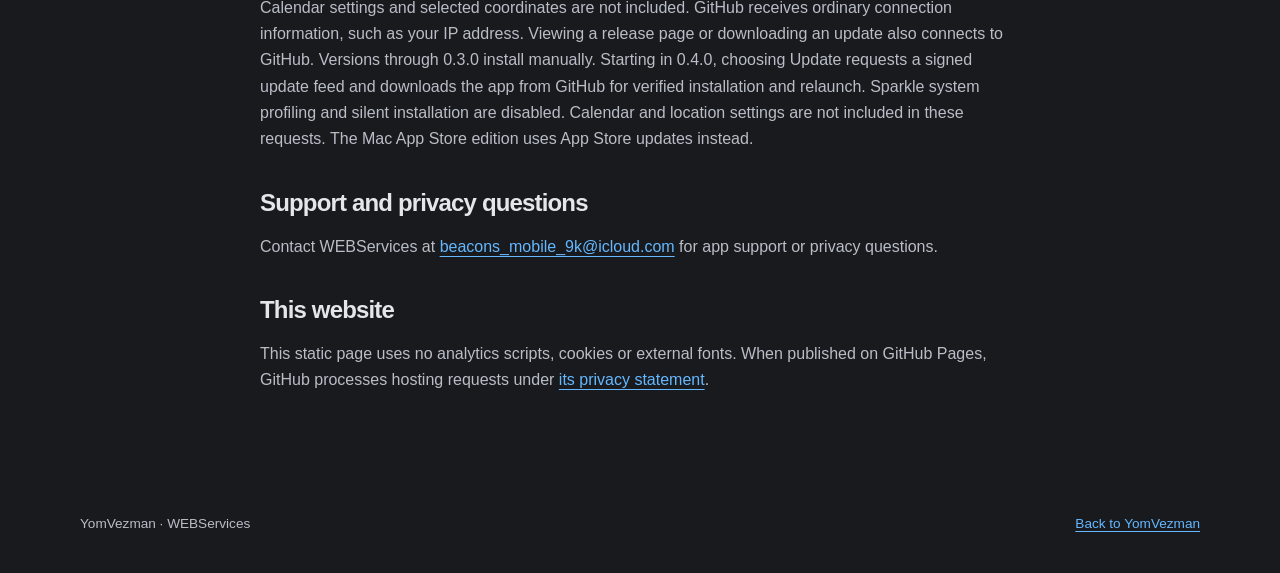
==== commit 79f4cb1b: "Improve website feature descriptions and image delivery" ====
--- a/privacy.html
+++ b/privacy.html
@@ -1,11 +1,11 @@
 <!doctype html>
 <html lang="en">
-<head><meta charset="utf-8"><meta name="viewport" content="width=device-width, initial-scale=1"><meta name="description" content="How YomVezman uses selected locations, calendar preferences and online services."><title>Privacy — YomVezman</title><link rel="icon" type="image/png" href="assets/app-icon.png"><link rel="stylesheet" href="styles.css"></head>
+<head><meta charset="utf-8"><meta name="viewport" content="width=device-width, initial-scale=1"><meta name="description" content="How YomVezman uses selected locations, calendar preferences and online services."><title>Privacy — YomVezman</title><link rel="icon" type="image/png" href="assets/app-icon-256.png"><link rel="stylesheet" href="styles.css"></head>
 <body>
 <a class="skip" href="#main">Skip to content</a>
-<header class="site-header wrap"><a class="brand" href="./"><img src="assets/app-icon.png" alt="" width="40" height="40">YomVezman</a><nav aria-label="Main navigation"><a href="./">Home</a><a href="privacy.html" aria-current="page">Privacy</a></nav></header>
+<header class="site-header wrap"><a class="brand" href="./"><img src="assets/app-icon-256.png" alt="" width="40" height="40">YomVezman</a><nav aria-label="Main navigation"><a href="./">Home</a><a href="privacy.html" aria-current="page">Privacy</a></nav></header>
 <main id="main" class="wrap prose">
-  <p class="eyebrow">Data and privacy</p><h1>Your calendar.<br>Your choices.</h1>
+  <h1>YomVezman privacy</h1>
   <p class="notice">Privacy notice for the public preview, app version 0.8.1 (11).</p>
   <h2>Remove saved calendar data</h2><p>In Settings, open Saved data and choose Remove saved calendar data. After confirmation, the app removes your saved location, calendar and display preferences, calculation settings and downloaded calendar responses. Choose a city again to resume loading information. Cancel keeps your data. </p><p>This does not revoke macOS location permission or erase requests already sent or records retained by Apple or Hebcal. You can manage location permission separately in macOS System Settings.</p>
   <h2>What stays on your Mac</h2><p>YomVezman saves your selected location, timezone, calendar and display preferences locally. It also caches source responses so previously loaded matching information can remain available when the service cannot be reached.</p>
--- a/styles.css
+++ b/styles.css
@@ -1,6 +1,6 @@
 :root{color-scheme:dark;--bg:#181a1e;--panel:#101114;--text:#e5e6e9;--muted:#b9bdc6;--line:#393e47;--blue:#65b8ff;--amber:#ffb044}
-*{box-sizing:border-box}html{scroll-behavior:smooth;scroll-padding-top:2rem}body{margin:0;background:var(--bg);color:var(--text);font-family:-apple-system,BlinkMacSystemFont,"Segoe UI",sans-serif;line-height:1.65}a{color:var(--blue);text-underline-offset:.22em}a:hover{color:#a9d7ff}a:focus-visible{outline:3px solid var(--amber);outline-offset:6px;border-radius:3px}.wrap{width:min(1120px,calc(100% - 64px));margin-inline:auto}.skip{position:absolute;top:-100px;left:20px;padding:10px 16px;background:var(--panel);z-index:10}.skip:focus{top:12px}.site-header{display:flex;align-items:center;justify-content:space-between;padding-block:25px;border-bottom:1px solid var(--line);gap:24px}.brand{display:flex;align-items:center;gap:12px;font-size:1.15rem;font-weight:750;color:var(--text);text-decoration:none}.brand img{display:block}nav{display:flex;gap:28px}nav a{color:var(--muted);text-decoration:none;font-weight:600}.hero{display:grid;grid-template-columns:.85fr 1.3fr;align-items:center;gap:30px;padding-block:90px 100px}.eyebrow{color:var(--amber);font-size:.8rem;font-weight:750;letter-spacing:.09em;text-transform:uppercase;margin:0 0 18px}h1{font-size:clamp(3rem,4.5vw,4.3rem);line-height:1.05;letter-spacing:-.055em;margin:0 0 28px;font-weight:750}h1 span{color:var(--blue)}.intro{font-size:1.15rem;max-width:34rem;color:var(--muted)}.hero-art img{display:block;width:100%;height:auto}.release-status{display:flex;align-items:center;gap:10px;font-weight:650;margin-top:32px}.status-dot{width:8px;height:8px;border-radius:50%;background:var(--amber);flex:none}.small{font-size:.85rem;color:var(--muted);margin-top:6px}.text-link{display:inline-block;margin-top:15px;font-weight:650}.feature-section{padding-block:56px 80px;border-top:1px solid var(--line)}h2{font-size:clamp(2rem,3.5vw,3rem);line-height:1.2;letter-spacing:-.035em;margin:0 0 36px}.features{display:grid;grid-template-columns:repeat(2,minmax(0,1fr));gap:38px 60px}.features article{border-top:1px solid var(--line);padding-top:22px}.number{font-size:.8rem;color:var(--blue);font-variant-numeric:tabular-nums;font-weight:700}h3{font-size:1.3rem;margin:10px 0 12px;letter-spacing:-.02em}.features p,.quiet-panel p,.prose p,.prose li{color:var(--muted)}.quiet-panel{display:grid;grid-template-columns:1fr 1fr;gap:48px;background:var(--panel);padding:44px;border:1px solid var(--line);border-radius:16px}.quiet-panel h2{margin-bottom:0}.quiet-panel p:first-child{margin-top:0}.quiet-panel .eyebrow{color:var(--amber)}.site-footer{display:flex;flex-wrap:wrap;gap:24px;justify-content:space-between;padding-block:38px;color:var(--muted);font-size:.85rem}.prose{max-width:760px;padding-block:65px}.prose h1{font-size:3rem}.prose h2{font-size:1.5rem;margin-top:36px;margin-bottom:14px}.notice{padding:16px 20px;border-left:3px solid var(--amber);background:var(--panel)}
-@media(max-width:720px){.wrap{width:calc(100% - 36px)}.site-header{gap:12px;flex-wrap:wrap}nav{gap:16px;flex-wrap:wrap}.hero{grid-template-columns:1fr;padding-block:54px;gap:24px}.hero-art{grid-row:auto;max-width:none;margin:0}.hero-copy{text-align:left}h1{font-size:3.5rem}.features{grid-template-columns:1fr;gap:24px}.quiet-panel{grid-template-columns:1fr;padding:28px;gap:20px}.feature-section{padding-block:44px}.site-footer{gap:15px}.prose h1{font-size:2.5rem}}
+*{box-sizing:border-box}html{scroll-behavior:smooth;scroll-padding-top:2rem}body{margin:0;background:var(--bg);color:var(--text);font-family:-apple-system,BlinkMacSystemFont,"Segoe UI",sans-serif;line-height:1.65}a{color:var(--blue);text-underline-offset:.22em}a:hover{color:#a9d7ff}a:focus-visible{outline:3px solid var(--amber);outline-offset:6px;border-radius:3px}.wrap{width:min(1120px,calc(100% - 64px));margin-inline:auto}.skip{position:absolute;top:-100px;left:20px;padding:10px 16px;background:var(--panel);z-index:10}.skip:focus{top:12px}.site-header{display:flex;align-items:center;justify-content:space-between;padding-block:25px;border-bottom:1px solid var(--line);gap:24px}.brand{display:flex;align-items:center;gap:12px;font-size:1.15rem;font-weight:750;color:var(--text);text-decoration:none}.brand img{display:block}nav{display:flex;gap:28px}nav a{color:var(--muted);text-decoration:none;font-weight:600}.hero{display:grid;grid-template-columns:.85fr 1.3fr;align-items:center;gap:30px;padding-block:90px 100px}h1{font-size:clamp(3rem,4.5vw,4.3rem);line-height:1.05;letter-spacing:-.055em;margin:0 0 28px;font-weight:750}h1 span{color:var(--blue)}.intro{font-size:1.15rem;max-width:34rem;color:var(--muted)}.hero-art img{display:block;width:100%;height:auto}.release-status{display:flex;align-items:center;gap:10px;font-weight:650;margin-top:32px}.status-dot{width:8px;height:8px;border-radius:50%;background:var(--amber);flex:none}.small{font-size:.85rem;color:var(--muted);margin-top:6px}.text-link{display:inline-block;margin-top:15px;font-weight:650}.feature-section{padding-block:56px 80px;border-top:1px solid var(--line)}h2{font-size:clamp(2rem,3.5vw,3rem);line-height:1.2;letter-spacing:-.035em;margin:0 0 36px}.features{display:grid;grid-template-columns:repeat(2,minmax(0,1fr));gap:38px 60px}.features article{border-top:1px solid var(--line);padding-top:22px}.number{font-size:.8rem;color:var(--blue);font-variant-numeric:tabular-nums;font-weight:700}h3{font-size:1.3rem;margin:10px 0 12px;letter-spacing:-.02em}.features p,.quiet-panel p,.prose p,.prose li{color:var(--muted)}.quiet-panel{display:grid;grid-template-columns:1fr 1fr;gap:48px;background:var(--panel);padding:44px;border:1px solid var(--line);border-radius:16px}.quiet-panel h2{margin-bottom:0}.quiet-panel p:first-child{margin-top:0}.site-footer{display:flex;flex-wrap:wrap;gap:24px;justify-content:space-between;padding-block:38px;color:var(--muted);font-size:.85rem}.prose{max-width:760px;padding-block:65px}.prose h1{font-size:3rem}.prose h2{font-size:1.5rem;margin-top:36px;margin-bottom:14px}.notice{padding:16px 20px;border:1px solid var(--line);background:var(--panel)}
+@media(max-width:720px){.wrap{width:calc(100% - 36px)}.site-header{gap:12px;flex-wrap:wrap}nav{gap:16px;flex-wrap:wrap}.hero{grid-template-columns:1fr;padding-block:54px;gap:24px}.hero-art{grid-row:auto;max-width:none;margin:0}.hero-copy{text-align:left}h1{font-size:clamp(2.35rem,8vw,3.5rem)}.features{grid-template-columns:1fr;gap:24px}.quiet-panel{grid-template-columns:1fr;padding:28px;gap:20px}.feature-section{padding-block:44px}.site-footer{gap:15px}.prose h1{font-size:2.5rem}}
 @media(prefers-reduced-motion:reduce){html{scroll-behavior:auto}}
 
 .hero-actions{display:flex;align-items:center;gap:18px;flex-wrap:wrap;margin-top:24px}
